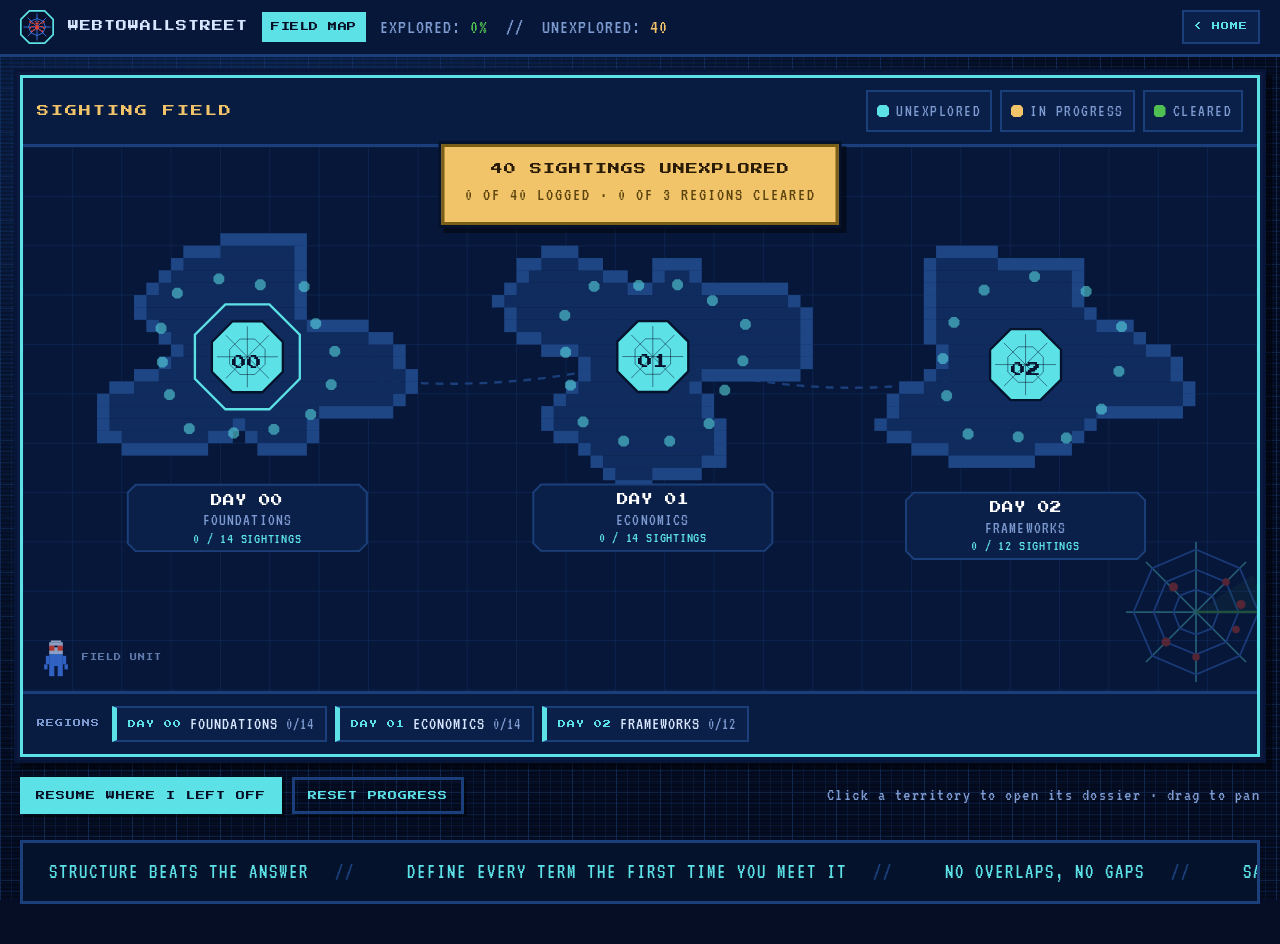
==== map.html @ f96a6d22 "Add field map, landing page, and Days 0-2 A static site with no build step, no dependencies and no f" ====
<!DOCTYPE html>
<html lang="en">
<head>
<meta charset="utf-8">
<meta name="viewport" content="width=device-width, initial-scale=1, viewport-fit=cover">
<meta name="theme-color" content="#071739">
<title>Field Map — WebToWallStreet</title>
<meta name="description" content="The WebToWallStreet field map. Every day of the consulting curriculum as a territory to explore.">
<link rel="preconnect" href="https://fonts.googleapis.com">
<link rel="preconnect" href="https://fonts.gstatic.com" crossorigin>
<link href="https://fonts.googleapis.com/css2?family=Press+Start+2P&family=VT323&family=Space+Grotesk:wght@400;500;700&display=swap" rel="stylesheet">
<link rel="stylesheet" href="assets/css/w2ws.css">
</head>
<body>

<div class="map-bg" aria-hidden="true"></div>

<div class="topbar">
  <div class="topbar-in">
    <svg class="emblem" viewBox="0 0 40 40" aria-hidden="true">
      <polygon class="e-plate" points="11,1 29,1 39,11 39,29 29,39 11,39 1,29 1,11"/>
      <polygon class="e-edge" points="11,1 29,1 39,11 39,29 29,39 11,39 1,29 1,11"/>
      <g class="e-web">
        <line x1="20" y1="20" x2="20" y2="4"/><line x1="20" y1="20" x2="31" y2="9"/>
        <line x1="20" y1="20" x2="36" y2="20"/><line x1="20" y1="20" x2="31" y2="31"/>
        <line x1="20" y1="20" x2="20" y2="36"/><line x1="20" y1="20" x2="9" y2="31"/>
        <line x1="20" y1="20" x2="4" y2="20"/><line x1="20" y1="20" x2="9" y2="9"/>
        <polygon points="20,10 27,13 30,20 27,27 20,30 13,27 10,20 13,13"/>
      </g>
      <g class="e-bug">
        <rect x="18" y="18" width="4" height="5"/><rect x="18" y="15" width="4" height="2"/>
        <rect x="17" y="13" width="2" height="1"/><rect x="21" y="13" width="2" height="1"/>
        <rect x="13" y="15" width="4" height="1"/><rect x="11" y="13" width="2" height="2"/>
        <rect x="23" y="15" width="4" height="1"/><rect x="27" y="13" width="2" height="2"/>
        <rect x="13" y="19" width="4" height="1"/><rect x="11" y="20" width="2" height="2"/>
        <rect x="23" y="19" width="4" height="1"/><rect x="27" y="20" width="2" height="2"/>
        <rect x="15" y="23" width="3" height="1"/><rect x="13" y="24" width="2" height="2"/>
        <rect x="22" y="23" width="3" height="1"/><rect x="25" y="24" width="2" height="2"/>
      </g>
    </svg>
    <span class="tb-name">WEBTOWALLSTREET</span>
    <span class="tb-badge">FIELD MAP</span>
    <span class="tb-tick" id="tick">EXPLORED: <b>0%</b></span>
    <span class="tb-spacer"></span>
    <a class="tb-link" href="index.html">&lt; HOME</a>
  </div>
</div>

<div class="mapwrap">

  <main class="stage px">

    <div class="stage-top">
      <span class="stage-title">SIGHTING FIELD</span>
      <div class="legend">
        <span class="lg new"><i></i>Unexplored</span>
        <span class="lg part"><i></i>In progress</span>
        <span class="lg done"><i></i>Cleared</span>
      </div>
    </div>

    <div class="counter" id="counter">&mdash;</div>

    <!-- the map itself, rendered by assets/js/map.js -->
    <div class="field" id="field" tabindex="0" aria-label="Field map. Drag to pan."></div>

    <div class="field-orn orn-radar" aria-hidden="true">
      <svg class="radar" viewBox="0 0 120 120">
        <g class="strand">
          <line x1="60" y1="60" x2="60" y2="4"/><line x1="60" y1="60" x2="100" y2="20"/>
          <line x1="60" y1="60" x2="116" y2="60"/><line x1="60" y1="60" x2="100" y2="100"/>
          <line x1="60" y1="60" x2="60" y2="116"/><line x1="60" y1="60" x2="20" y2="100"/>
          <line x1="60" y1="60" x2="4" y2="60"/><line x1="60" y1="60" x2="20" y2="20"/>
        </g>
        <g class="ring">
          <polygon points="60,42 73,47 78,60 73,73 60,78 47,73 42,60 47,47"/>
          <polygon points="60,26 84,36 94,60 84,84 60,94 36,84 26,60 36,36"/>
          <polygon points="60,10 95,25 110,60 95,95 60,110 25,95 10,60 25,25"/>
        </g>
        <g class="sweep"><polygon points="60,60 116,60 106,30"/><line x1="60" y1="60" x2="116" y2="60"/></g>
        <g id="radarBlips"></g>
      </svg>
    </div>

    <div class="field-orn orn-agent agent" aria-hidden="true">
      <svg viewBox="0 0 20 24">
        <g class="a-body">
          <rect x="6" y="10" width="8" height="7"/><rect x="4" y="11" width="2" height="5"/>
          <rect x="14" y="11" width="2" height="5"/><rect x="6" y="17" width="3" height="6"/>
          <rect x="11" y="17" width="3" height="6"/><rect x="3" y="16" width="2" height="3"/>
          <rect x="15" y="16" width="2" height="3"/>
        </g>
        <g class="a-head"><rect x="6" y="3" width="8" height="7"/><rect x="7" y="2" width="6" height="1"/></g>
        <g class="a-visor"><rect x="6" y="5" width="3" height="3"/><rect x="11" y="5" width="3" height="3"/></g>
        <g class="a-strap"><rect x="9" y="5" width="2" height="1"/><rect x="5" y="6" width="1" height="2"/><rect x="14" y="6" width="1" height="2"/></g>
      </svg>
      <span class="a-tag">FIELD UNIT</span>
    </div>

    <nav class="regionbar" id="regionbar" aria-label="Regions"></nav>

  </main>

  <div class="maptools">
    <button class="btn sm" type="button" id="resumeBtn">RESUME WHERE I LEFT OFF</button>
    <button class="btn sm ghost" type="button" id="resetBtn">RESET PROGRESS</button>
    <span class="note" id="persistNote">Click a territory to open its dossier &middot; drag to pan</span>
  </div>

  <div class="ticker" aria-hidden="true">
    <div class="ticker-in" id="tickerIn"></div>
  </div>

</div>

<!-- ============ dossier panel ============ -->
<div class="scrim" id="scrim"></div>

<aside class="dossier" id="dossier" role="dialog" aria-modal="true"
       aria-labelledby="dosTitle" aria-hidden="true">
  <div class="dos-head">
    <p class="dos-eyebrow" id="dosEyebrow">REGION</p>
    <h2 class="dos-title" id="dosTitle">&mdash;</h2>
    <button class="dos-close" type="button" id="dosClose" aria-label="Close dossier">&#10005;</button>
  </div>
  <div class="dos-body" id="dosBody"></div>
  <div class="dos-foot" id="dosFoot"></div>
</aside>

<div class="toast" id="toast" role="status" aria-live="polite"></div>

<script src="assets/js/curriculum.js"></script>
<script src="assets/js/progress.js"></script>
<script src="assets/js/map.js"></script>
</body>
</html>
---- assets/css/w2ws.css ----
/* ============================================================
   WebToWallStreet — shared shell
   Tokens and components per DESIGN.md. Zero border-radius, ever.
   ============================================================ */

:root{
  --void:#050E24;
  --deep:#0A1B3F;
  --panel:#0F2551;
  --panel2:#14346B;
  --grid:#1B3F7A;
  --cyan:#5CE1E6;
  --blue:#3D7BF0;
  --red:#E8412F;
  --green:#4FBF52;
  --amber:#F2C46A;
  --ink:#D8E6FF;
  --dim:#7D9BD1;
  --display:'Press Start 2P',monospace;
  --hud:'VT323',monospace;
  --body:'Space Grotesk',system-ui,sans-serif;

  /* land / sea, map only */
  --sea:#071739;
  --land:#102C5E;
  --shore:#1E4685;
}

*{box-sizing:border-box;-webkit-tap-highlight-color:rgba(92,225,230,.25)}
html{-webkit-text-size-adjust:100%;overflow-x:hidden}
body{
  margin:0;overflow-x:hidden;
  background:var(--void);
  color:var(--ink);
  font-family:var(--body);
  font-size:17px;
  line-height:1.72;
  -webkit-font-smoothing:antialiased;
}
img,svg{max-width:100%}

/* ---- grid map atmosphere ---- */
.map-bg{
  position:fixed;inset:0;z-index:0;pointer-events:none;
  background:
    linear-gradient(rgba(27,63,122,.55) 1px,transparent 1px) 0 0/44px 44px,
    linear-gradient(90deg,rgba(27,63,122,.55) 1px,transparent 1px) 0 0/44px 44px,
    linear-gradient(rgba(27,63,122,.28) 1px,transparent 1px) 0 0/11px 11px,
    linear-gradient(90deg,rgba(27,63,122,.28) 1px,transparent 1px) 0 0/11px 11px,
    radial-gradient(ellipse at 20% 0%,#0E2A5C 0%,#050E24 60%);
  opacity:.9;
}
.map-bg::after{
  content:"";position:absolute;inset:0;
  background:repeating-linear-gradient(180deg,rgba(0,0,0,.22) 0 2px,transparent 2px 4px);
  mix-blend-mode:multiply;
}
.wrap{position:relative;z-index:1;max-width:1200px;margin:0 auto;padding:0 20px 90px}

/* ---- pixel frames ---- */
.px{
  background:var(--panel);
  border:3px solid var(--cyan);
  box-shadow:
    0 0 0 3px var(--deep),
    0 0 0 6px #071539,
    6px 6px 0 6px rgba(0,0,0,.45);
}
.px-flat{
  background:var(--panel);
  border:3px solid var(--grid);
  box-shadow:4px 4px 0 0 rgba(0,0,0,.4);
}

/* ---- top bar ---- */
.topbar{
  position:sticky;top:0;z-index:60;
  background:#071739;
  border-bottom:3px solid var(--grid);
  padding:10px 20px;
}
.topbar-in{
  max-width:1440px;margin:0 auto;
  display:flex;align-items:center;gap:14px;flex-wrap:wrap;
}
.tb-name{font-family:var(--display);font-size:11px;color:var(--ink);letter-spacing:1px}
.tb-badge{
  font-family:var(--display);font-size:9px;color:var(--void);
  background:var(--cyan);padding:7px 9px;letter-spacing:.5px;
}
.tb-tick{font-family:var(--hud);font-size:20px;color:var(--dim);letter-spacing:1px}
.tb-tick b{color:var(--green);font-weight:400}
.tb-tick i{color:var(--amber);font-style:normal}
.tb-spacer{flex:1 1 auto}
.tb-link{
  font-family:var(--display);font-size:8px;letter-spacing:1px;text-decoration:none;
  color:var(--cyan);background:#0B2049;border:2px solid var(--grid);
  padding:8px 10px;transition:background .12s,border-color .12s,color .12s;
}
.tb-link:hover,.tb-link:focus-visible{background:#153B7C;border-color:var(--cyan);color:#fff;outline:none}

/* ---- emblem ---- */
.emblem{width:34px;height:34px;flex:none;display:block}
.emblem .e-plate{fill:#06122E}
.emblem .e-edge{fill:none;stroke:var(--cyan);stroke-width:2}
.emblem .e-web line,.emblem .e-web polygon{stroke:var(--blue);fill:none;stroke-width:1}
.emblem .e-bug rect{fill:var(--red)}
.emblem-lg{width:92px;height:92px;margin:0 auto 18px}
.emblem-lg .e-edge{stroke:var(--amber);stroke-width:2.2}
.emblem-lg .e-web line,.emblem-lg .e-web polygon{stroke:var(--cyan);opacity:.75}

/* ---- corner brackets ---- */
.corner{position:absolute;width:34px;height:34px;opacity:.85;pointer-events:none}
.corner svg{display:block;width:100%;height:100%}
.corner path{stroke:var(--cyan);fill:none;stroke-width:1.6}
.corner.tl{top:-3px;left:-3px}
.corner.tr{top:-3px;right:-3px;transform:scaleX(-1)}
.corner.bl{bottom:-3px;left:-3px;transform:scaleY(-1)}
.corner.br{bottom:-3px;right:-3px;transform:scale(-1)}

/* ---- web furniture ---- */
.webcorner{position:absolute;width:78px;height:78px;pointer-events:none;opacity:.5}
.webcorner path{stroke:var(--grid);fill:none;stroke-width:1.3}
.wc-tl{top:0;left:0}
.wc-br{bottom:0;right:0;transform:scale(-1)}

.radar{width:190px;height:190px;opacity:.34;pointer-events:none}
.radar .strand{stroke:var(--cyan);fill:none;stroke-width:1.4}
.radar .ring{stroke:var(--blue);fill:none;stroke-width:1.4}
.radar .blip{fill:var(--red);animation:pulse 2.2s steps(2,end) infinite}
.radar .blip:nth-of-type(2){animation-delay:1.1s}
.radar .blip.done{fill:var(--green)}
.radar .sweep{transform-origin:60px 60px;animation:sweep 5.5s steps(16,end) infinite}
.radar .sweep line{stroke:var(--green);stroke-width:2}
.radar .sweep polygon{fill:var(--green);opacity:.16}
@keyframes sweep{from{transform:rotate(0deg)}to{transform:rotate(360deg)}}
@keyframes pulse{0%,49%{opacity:1}50%,100%{opacity:.25}}

.agent{display:flex;align-items:center;gap:9px;opacity:.75;pointer-events:none}
.agent svg{width:34px;height:41px;display:block}
.agent .a-body rect{fill:var(--blue)}
.agent .a-head rect{fill:#B9CCF0}
.agent .a-visor rect{fill:var(--red)}
.agent .a-strap rect{fill:#06122E}
.agent .a-tag{font-family:var(--display);font-size:7px;color:var(--dim);letter-spacing:1px}

.strandline{display:block;width:100%;height:26px;margin:48px 0 0;opacity:.5}
.strandline path{stroke:var(--grid);fill:none;stroke-width:2}
.strandline circle{fill:var(--blue)}

/* ---- buttons ---- */
.btn{
  display:inline-block;font-family:var(--display);font-size:12px;letter-spacing:1px;
  text-decoration:none;text-align:center;cursor:pointer;
  color:var(--void);background:var(--cyan);
  border:3px solid var(--cyan);padding:16px 22px;
  box-shadow:0 0 0 3px var(--deep),6px 6px 0 3px rgba(0,0,0,.5);
  transition:transform .12s steps(2),background .12s,box-shadow .12s;
}
.btn:hover,.btn:focus-visible{
  background:#8CF3F7;border-color:#8CF3F7;transform:translate(-3px,-3px);
  box-shadow:0 0 0 3px var(--deep),9px 9px 0 3px rgba(0,0,0,.5);outline:none;
}
.btn:active{transform:translate(0,0);box-shadow:0 0 0 3px var(--deep),3px 3px 0 3px rgba(0,0,0,.5)}
.btn.ghost{
  color:var(--cyan);background:transparent;border-color:var(--grid);
  box-shadow:4px 4px 0 0 rgba(0,0,0,.4);
}
.btn.ghost:hover,.btn.ghost:focus-visible{background:#153B7C;border-color:var(--cyan);color:#fff}
.btn.sm{font-size:9px;padding:11px 13px;box-shadow:3px 3px 0 0 rgba(0,0,0,.4)}
.btn.sm:hover,.btn.sm:focus-visible{transform:translate(-2px,-2px);box-shadow:5px 5px 0 0 rgba(0,0,0,.4)}

/* ---- ticker ---- */
.ticker{
  position:relative;overflow:hidden;
  background:#04122C;border:3px solid var(--grid);
  padding:11px 0;margin-top:26px;
}
.ticker-in{display:flex;width:max-content;animation:crawl 42s linear infinite}
.ticker-in span{
  font-family:var(--hud);font-size:21px;letter-spacing:2px;text-transform:uppercase;
  color:var(--cyan);padding:0 26px;white-space:nowrap;
}
.ticker-in span::after{content:"//";color:var(--grid);margin-left:26px}
@keyframes crawl{from{transform:translateX(0)}to{transform:translateX(-50%)}}

/* ============================================================
   LANDING
   ============================================================ */
.land{
  position:relative;z-index:1;
  min-height:calc(100vh - 60px);
  display:flex;flex-direction:column;justify-content:center;
  max-width:1000px;margin:0 auto;padding:56px 20px 40px;
}
.land .plate{position:relative;padding:38px 34px 34px;text-align:center}
.land .eyebrow{
  font-family:var(--hud);font-size:21px;letter-spacing:3px;text-transform:uppercase;
  color:var(--dim);margin:0 0 14px;
}
.land h1{
  font-family:var(--display);
  font-size:clamp(19px,4.6vw,42px);
  line-height:1.45;margin:0;color:#fff;
  text-shadow:0 3px 0 var(--blue),0 6px 0 rgba(0,0,0,.5);
  letter-spacing:1px;
}
.land h1 em{color:var(--amber);font-style:normal}
.land .sub{
  font-family:var(--hud);font-size:25px;color:var(--cyan);
  letter-spacing:2px;margin:20px 0 0;text-transform:uppercase;
}
.land .lede{max-width:640px;margin:24px auto 0;color:var(--dim);font-size:17px}
.land .lede b{color:var(--ink);font-weight:500}
.land .cta{margin:34px 0 0;display:flex;gap:14px;justify-content:center;flex-wrap:wrap}
.land .stats{
  margin:34px auto 0;display:flex;gap:10px;justify-content:center;flex-wrap:wrap;
}
.stat{
  background:#0B2049;border:2px solid var(--grid);padding:11px 15px;min-width:118px;
}
.stat b{
  display:block;font-family:var(--display);font-size:17px;color:var(--amber);
  line-height:1.5;
}
.stat span{
  display:block;font-family:var(--hud);font-size:17px;letter-spacing:1.5px;
  text-transform:uppercase;color:var(--dim);
}
.land .foot{
  margin:38px 0 0;text-align:center;
  font-family:var(--hud);font-size:18px;letter-spacing:1.5px;color:var(--dim);
}
.land-orn{
  display:flex;align-items:flex-end;justify-content:space-between;margin-top:8px;
}

/* ============================================================
   FIELD MAP
   ============================================================ */
.mapwrap{position:relative;z-index:1;max-width:1440px;margin:0 auto;padding:18px 20px 40px}

.stage{position:relative;padding:0;overflow:hidden}
.stage-top{
  display:flex;align-items:center;gap:12px;flex-wrap:wrap;
  padding:12px 14px;border-bottom:3px solid var(--grid);background:#081B40;
}
.stage-title{
  font-family:var(--display);font-size:12px;letter-spacing:2px;color:var(--amber);
}
.legend{display:flex;gap:8px;flex-wrap:wrap;margin-left:auto}
.lg{
  display:flex;align-items:center;gap:7px;
  font-family:var(--hud);font-size:17px;letter-spacing:1.5px;text-transform:uppercase;
  color:var(--dim);background:#0B2049;border:2px solid var(--grid);padding:4px 9px;
}
.lg i{
  width:12px;height:12px;flex:none;display:block;
  clip-path:polygon(22% 0,78% 0,100% 22%,100% 78%,78% 100%,22% 100%,0 78%,0 22%);
}
.lg.new i{background:var(--cyan)}
.lg.part i{background:var(--amber)}
.lg.done i{background:var(--green)}

/* the scrollable field */
.field{
  position:relative;background:var(--sea);
  overflow:auto;
  -webkit-overflow-scrolling:touch;
  cursor:grab;
}
.field.dragging{cursor:grabbing}
.field svg.mapsvg{display:block;width:100%;min-width:880px;height:auto}

/* counter plaque, over the field */
.counter{
  position:absolute;top:66px;left:50%;transform:translateX(-50%);
  z-index:5;pointer-events:none;
  background:var(--amber);color:#2A1B04;
  border:3px solid #7A5E17;
  box-shadow:0 0 0 3px #04122C,5px 5px 0 3px rgba(0,0,0,.45);
  padding:12px 20px;text-align:center;
  font-family:var(--display);font-size:12px;line-height:1.7;letter-spacing:1px;
  max-width:min(92%,420px);
}
.counter small{
  display:block;font-family:var(--hud);font-size:18px;letter-spacing:2px;
  text-transform:uppercase;color:#5A430D;
}

/* field furniture */
/* both sit clear of the region strip along the bottom of the stage */
.field-orn{position:absolute;pointer-events:none;z-index:4}
.orn-radar{right:-14px;bottom:58px}
.orn-radar .radar{width:150px;height:150px}
.orn-agent{left:16px;bottom:76px}

/* region index strip */
.regionbar{
  display:flex;gap:8px;flex-wrap:wrap;align-items:center;
  padding:12px 14px;border-top:3px solid var(--grid);background:#081B40;
}
.regionbar .rb-lab{
  font-family:var(--display);font-size:8px;letter-spacing:1px;color:var(--dim);
  margin-right:4px;
}
.rchip{
  display:flex;align-items:center;gap:8px;cursor:pointer;
  background:#0B2049;border:2px solid var(--grid);padding:7px 11px;
  font-family:var(--hud);font-size:18px;letter-spacing:1px;color:var(--ink);
  transition:background .12s,border-color .12s,transform .12s steps(2);
}
.rchip b{font-family:var(--display);font-size:8px;color:var(--cyan);font-weight:400}
.rchip u{
  text-decoration:none;font-family:var(--hud);font-size:16px;color:var(--dim);
  letter-spacing:1px;
}
.rchip:hover,.rchip:focus-visible{background:#153B7C;border-color:var(--cyan);outline:none;transform:translate(-2px,-2px)}
.rchip.s-part{border-left:5px solid var(--amber)}
.rchip.s-done{border-left:5px solid var(--green)}
.rchip.s-new{border-left:5px solid var(--cyan)}

/* map controls under the stage */
.maptools{
  display:flex;gap:10px;align-items:center;flex-wrap:wrap;margin-top:20px;
}
.maptools .note{
  font-family:var(--hud);font-size:18px;letter-spacing:1.5px;color:var(--dim);
  margin-left:auto;
}

/* ---- SVG map internals ---- */
.mapsvg .sea-grid line{stroke:rgba(27,63,122,.42);stroke-width:1}
.mapsvg .isl-land{fill:var(--land)}
.mapsvg .isl-shore{fill:var(--shore)}
.mapsvg .route{
  stroke:var(--grid);stroke-width:3;fill:none;
  stroke-dasharray:10 9;
}
.mapsvg .route-node{fill:var(--grid)}

.mapsvg .terr{cursor:pointer}
.mapsvg .terr:focus{outline:none}
.mapsvg .terr .halo{fill:none;stroke:var(--cyan);stroke-width:2;opacity:0}
.mapsvg .terr:hover .halo,.mapsvg .terr:focus-visible .halo{opacity:.9}
.mapsvg .terr:focus-visible .halo{stroke:#fff;stroke-width:3;opacity:1}

.mapsvg .pin-body{fill:var(--cyan);stroke:#04122C;stroke-width:3}
.mapsvg .pin-num{
  font-family:var(--display);font-size:19px;fill:#06122E;
  text-anchor:middle;dominant-baseline:central;
}
.mapsvg .s-part .pin-body{fill:var(--amber)}
.mapsvg .s-done .pin-body{fill:var(--green)}

.mapsvg .pin-web line,.mapsvg .pin-web polygon{stroke:#06122E;fill:none;stroke-width:1.2;opacity:.55}

.mapsvg .plate-bg{fill:#0B2049;stroke:var(--grid);stroke-width:2.5}
.mapsvg .s-done .plate-bg{stroke:var(--green)}
.mapsvg .s-part .plate-bg{stroke:var(--amber)}
.mapsvg .terr:hover .plate-bg,.mapsvg .terr:focus-visible .plate-bg{fill:#153B7C;stroke:var(--cyan)}
.mapsvg .plate-day{
  font-family:var(--display);font-size:15px;fill:#fff;text-anchor:middle;
}
.mapsvg .plate-sub{
  font-family:var(--hud);font-size:22px;fill:var(--dim);text-anchor:middle;letter-spacing:1.5px;
}
.mapsvg .plate-cnt{
  font-family:var(--hud);font-size:20px;fill:var(--cyan);text-anchor:middle;letter-spacing:1px;
}
.mapsvg .s-done .plate-cnt{fill:var(--green)}
.mapsvg .s-part .plate-cnt{fill:var(--amber)}

.mapsvg .blip-c{fill:var(--cyan);opacity:.55}
.mapsvg .blip-c.on{fill:var(--green);opacity:1}
.mapsvg .blip-ring{fill:none;stroke:var(--grid);stroke-width:1.5;opacity:.5}

.mapsvg .flag polygon{fill:var(--green)}
.mapsvg .flag rect{fill:#04122C}

/* pulsing ring on the region you are furthest into */
.mapsvg .here{
  fill:none;stroke:var(--cyan);stroke-width:3;
  animation:hereglow 1.8s steps(2,end) infinite;
}
@keyframes hereglow{0%,49%{opacity:.85}50%,100%{opacity:.2}}

/* ============================================================
   DOSSIER PANEL
   ============================================================ */
.scrim{
  position:fixed;inset:0;z-index:80;background:rgba(3,9,24,.72);
  opacity:0;visibility:hidden;transition:opacity .18s;
}
.scrim.open{opacity:1;visibility:visible}

.dossier{
  position:fixed;top:0;right:0;bottom:0;z-index:90;
  width:min(460px,100%);
  background:var(--panel);border-left:3px solid var(--cyan);
  display:flex;flex-direction:column;
  transform:translateX(100%);
  transition:transform .22s steps(4,end);
  visibility:hidden;
}
.dossier.open{transform:translateX(0);visibility:visible}

.dos-head{
  padding:16px 18px;background:#081B40;border-bottom:3px solid var(--grid);
  position:relative;flex:none;
}
.dos-eyebrow{
  font-family:var(--hud);font-size:19px;letter-spacing:2.5px;text-transform:uppercase;
  color:var(--dim);margin:0 0 6px;
}
.dos-title{
  font-family:var(--display);font-size:14px;line-height:1.6;color:#fff;margin:0;
  letter-spacing:.5px;padding-right:44px;
}
.dos-close{
  position:absolute;top:14px;right:14px;
  width:34px;height:34px;flex:none;cursor:pointer;
  background:#0B2049;border:2px solid var(--grid);color:var(--cyan);
  font-family:var(--display);font-size:11px;line-height:1;
  display:grid;place-items:center;
}
.dos-close:hover,.dos-close:focus-visible{background:var(--red);border-color:var(--red);color:#fff;outline:none}

.dos-body{flex:1 1 auto;overflow-y:auto;padding:18px}
.dos-lede{margin:0 0 18px;color:var(--dim);font-size:16px}

.bar{
  height:20px;background:#04122C;border:2px solid var(--grid);
  position:relative;overflow:hidden;margin:0 0 8px;
}
.bar i{
  display:block;height:100%;width:0;background:var(--green);
  transition:width .2s steps(6,end);
}
.bar.part i{background:var(--amber)}
.bar-lab{
  font-family:var(--hud);font-size:19px;letter-spacing:1.5px;text-transform:uppercase;
  color:var(--dim);margin:0 0 18px;
}
.bar-lab b{color:var(--ink);font-weight:400}

.dos-actions{display:flex;gap:9px;flex-wrap:wrap;margin:0 0 20px}

.dos-h{
  font-family:var(--display);font-size:9px;letter-spacing:1.5px;color:var(--amber);
  margin:0 0 10px;
}
.slist{list-style:none;margin:0;padding:0;display:flex;flex-direction:column;gap:6px}
.srow{
  display:flex;align-items:flex-start;gap:10px;
  background:#0B2049;border:2px solid var(--grid);padding:9px 10px;
}
.srow.on{border-color:var(--green);background:#0C2A3C}
.stog{
  flex:none;width:26px;height:26px;margin-top:1px;cursor:pointer;
  background:#04122C;border:2px solid var(--grid);color:var(--green);
  font-family:var(--display);font-size:10px;line-height:1;
  display:grid;place-items:center;
}
.stog:hover,.stog:focus-visible{border-color:var(--cyan);outline:none}
.srow.on .stog{background:var(--green);border-color:var(--green);color:#04122C}
.s-txt{flex:1 1 auto;min-width:0}
.s-no{
  font-family:var(--display);font-size:7px;color:var(--dim);letter-spacing:1px;
  display:block;margin-bottom:2px;
}
.s-t{font-family:var(--body);font-weight:700;font-size:14.5px;line-height:1.35;display:block}
.s-s{font-family:var(--hud);font-size:17px;color:var(--dim);line-height:1.25;display:block}
.s-go{
  flex:none;align-self:center;text-decoration:none;
  font-family:var(--display);font-size:9px;color:var(--cyan);
  background:#04122C;border:2px solid var(--grid);padding:7px 8px;line-height:1;
}
.s-go:hover,.s-go:focus-visible{background:var(--cyan);color:#04122C;border-color:var(--cyan);outline:none}

.dos-foot{
  flex:none;padding:14px 18px;background:#081B40;border-top:3px solid var(--grid);
  display:flex;gap:9px;flex-wrap:wrap;
}

/* ---- toast ---- */
.toast{
  position:fixed;left:50%;bottom:26px;transform:translate(-50%,20px);
  z-index:120;pointer-events:none;
  background:var(--green);color:#04122C;border:3px solid #2A7A2C;
  box-shadow:4px 4px 0 3px rgba(0,0,0,.5);
  padding:12px 18px;font-family:var(--display);font-size:10px;letter-spacing:1px;
  opacity:0;transition:opacity .18s,transform .18s;
}
.toast.show{opacity:1;transform:translate(-50%,0)}

/* ============================================================
   RESPONSIVE
   ============================================================ */
@media(max-width:1100px){
  .counter{top:56px;font-size:11px;padding:10px 16px}
}
@media(max-width:900px){
  .field-orn.orn-agent{display:none}
  .radar{width:150px;height:150px}
  .land{min-height:auto;padding-top:40px}
  .land-orn{display:none}
}
@media(max-width:760px){
  .legend{margin-left:0;width:100%}
  .stage-top{gap:9px}
}
@media(max-width:700px){
  .field-orn.orn-radar{display:none}
}
@media(max-width:640px){
  body{font-size:16px;line-height:1.68}
  .wrap,.mapwrap{padding-left:12px;padding-right:12px}
  .topbar{padding:9px 12px}
  .tb-tick{font-size:18px}
  .land .plate{padding:26px 18px 24px}
  .land .sub{font-size:21px}
  .btn{font-size:10px;padding:15px 16px;width:100%}
  .land .cta{flex-direction:column}
  .counter{
    position:static;transform:none;max-width:none;margin:0;
    border-left:0;border-right:0;box-shadow:none;font-size:10px;
  }
  .field svg.mapsvg{min-width:760px}
  .webcorner{width:52px;height:52px;opacity:.35}
  .dossier{width:100%;border-left:0;border-top:3px solid var(--cyan)}
  .dos-title{font-size:12px}

  /* 44px touch floor — DESIGN.md §7. Anything tappable clears a fingertip. */
  .stog{width:44px;height:44px;font-size:12px}
  .dos-close{width:44px;height:44px}
  .s-go{min-height:44px;display:flex;align-items:center;padding:0 12px}
  .btn.sm{min-height:44px;padding:13px 14px}
  .tb-link{min-height:44px;display:inline-flex;align-items:center}
  .rchip{min-height:44px}
  .srow{padding:10px}

  /* hover transforms are meaningless on touch and leave states stuck */
  .btn:hover,.btn:focus-visible,
  .btn.sm:hover,.btn.sm:focus-visible,
  .rchip:hover,.rchip:focus-visible{transform:none}
  .btn:active{transform:translate(2px,2px)}
}
@media(max-width:380px){
  .stat{min-width:0;flex:1 1 44%}
  .stage-title{font-size:10px}
  .land h1{line-height:1.55}
}

/* ---- accessibility ---- */
:focus-visible{outline:3px solid var(--cyan);outline-offset:2px}
.sr{
  position:absolute;width:1px;height:1px;padding:0;margin:-1px;
  overflow:hidden;clip:rect(0 0 0 0);white-space:nowrap;border:0;
}
@media (prefers-reduced-motion: reduce){
  *,*::before,*::after{
    animation-duration:.001ms !important;
    animation-iteration-count:1 !important;
    transition-duration:.001ms !important;
    scroll-behavior:auto !important;
  }
  .ticker-in{animation:none}
}
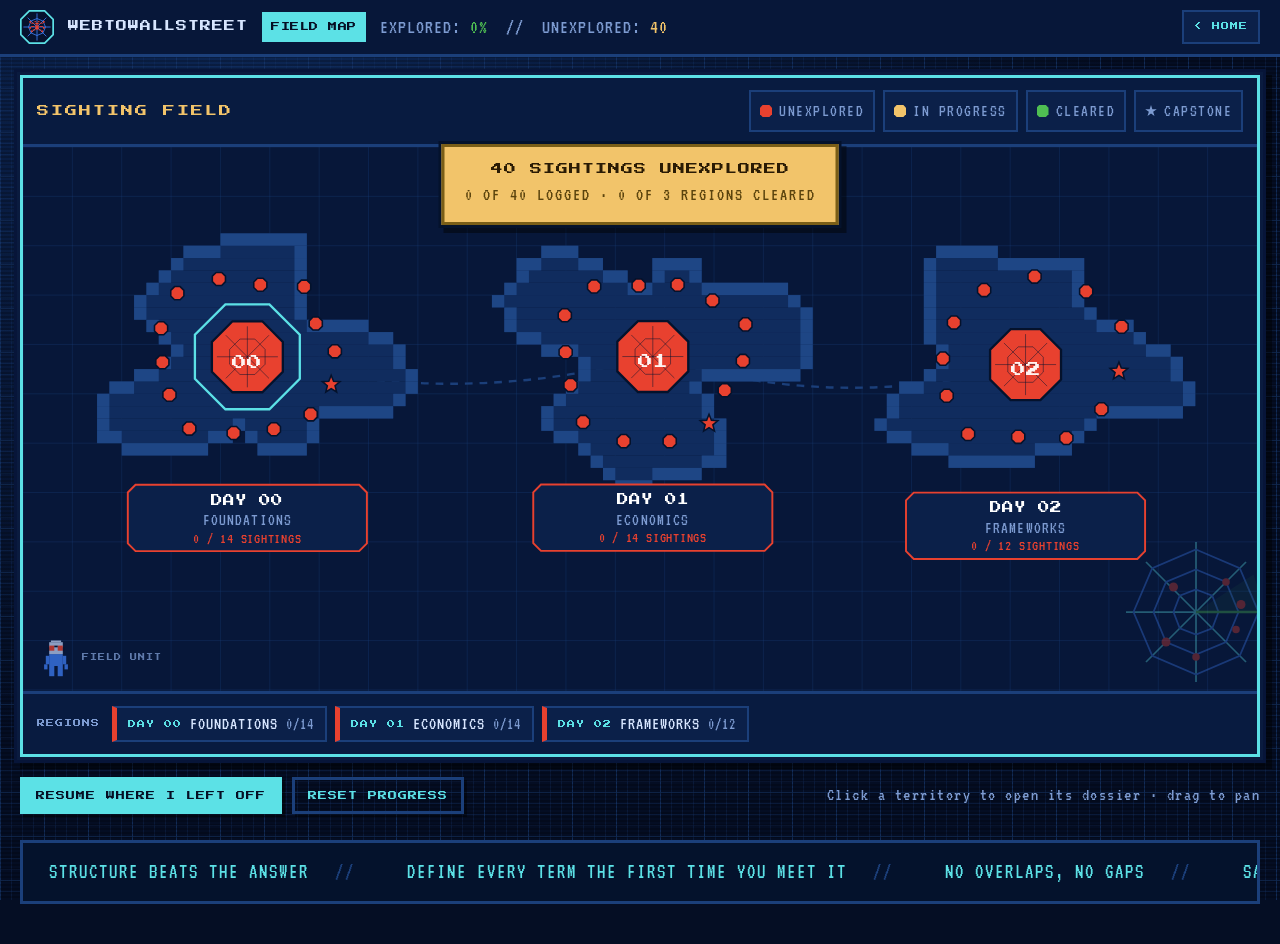
==== commit 9af99055: "Recolour the map so state reads at a glance Markers now run red (outstanding) to amber (in progress)" ====
--- a/map.html
+++ b/map.html
@@ -56,6 +56,7 @@
         <span class="lg new"><i></i>Unexplored</span>
         <span class="lg part"><i></i>In progress</span>
         <span class="lg done"><i></i>Cleared</span>
+        <span class="lg star"><i></i>Capstone</span>
       </div>
     </div>
 
--- a/assets/css/w2ws.css
+++ b/assets/css/w2ws.css
@@ -258,9 +258,13 @@
   width:12px;height:12px;flex:none;display:block;
   clip-path:polygon(22% 0,78% 0,100% 22%,100% 78%,78% 100%,22% 100%,0 78%,0 22%);
 }
-.lg.new i{background:var(--cyan)}
+.lg.new i{background:var(--red)}
 .lg.part i{background:var(--amber)}
 .lg.done i{background:var(--green)}
+.lg.star i{
+  background:var(--dim);
+  clip-path:polygon(50% 0,61% 35%,98% 35%,68% 57%,79% 91%,50% 70%,21% 91%,32% 57%,2% 35%,39% 35%);
+}
 
 /* the scrollable field */
 .field{
@@ -318,7 +322,7 @@
 .rchip:hover,.rchip:focus-visible{background:#153B7C;border-color:var(--cyan);outline:none;transform:translate(-2px,-2px)}
 .rchip.s-part{border-left:5px solid var(--amber)}
 .rchip.s-done{border-left:5px solid var(--green)}
-.rchip.s-new{border-left:5px solid var(--cyan)}
+.rchip.s-new{border-left:5px solid var(--red)}
 
 /* map controls under the stage */
 .maptools{
@@ -345,17 +349,23 @@
 .mapsvg .terr:hover .halo,.mapsvg .terr:focus-visible .halo{opacity:.9}
 .mapsvg .terr:focus-visible .halo{stroke:#fff;stroke-width:3;opacity:1}
 
-.mapsvg .pin-body{fill:var(--cyan);stroke:#04122C;stroke-width:3}
+/* Colour is progress, never variety (DESIGN.md §2).
+   red = outstanding · amber = in progress · green = cleared.
+   Cyan is reserved for chrome — frames, routes, labels — so it never
+   competes with a state colour. */
+.mapsvg .pin-body{fill:var(--red);stroke:#04122C;stroke-width:3}
 .mapsvg .pin-num{
-  font-family:var(--display);font-size:19px;fill:#06122E;
+  font-family:var(--display);font-size:19px;fill:#FFF3F1;
   text-anchor:middle;dominant-baseline:central;
 }
 .mapsvg .s-part .pin-body{fill:var(--amber)}
+.mapsvg .s-part .pin-num{fill:#2A1B04}
 .mapsvg .s-done .pin-body{fill:var(--green)}
+.mapsvg .s-done .pin-num{fill:#06210A}
 
 .mapsvg .pin-web line,.mapsvg .pin-web polygon{stroke:#06122E;fill:none;stroke-width:1.2;opacity:.55}
 
-.mapsvg .plate-bg{fill:#0B2049;stroke:var(--grid);stroke-width:2.5}
+.mapsvg .plate-bg{fill:#0B2049;stroke:var(--red);stroke-width:2.5}
 .mapsvg .s-done .plate-bg{stroke:var(--green)}
 .mapsvg .s-part .plate-bg{stroke:var(--amber)}
 .mapsvg .terr:hover .plate-bg,.mapsvg .terr:focus-visible .plate-bg{fill:#153B7C;stroke:var(--cyan)}
@@ -366,13 +376,19 @@
   font-family:var(--hud);font-size:22px;fill:var(--dim);text-anchor:middle;letter-spacing:1.5px;
 }
 .mapsvg .plate-cnt{
-  font-family:var(--hud);font-size:20px;fill:var(--cyan);text-anchor:middle;letter-spacing:1px;
+  font-family:var(--hud);font-size:20px;fill:var(--red);text-anchor:middle;letter-spacing:1px;
 }
 .mapsvg .s-done .plate-cnt{fill:var(--green)}
 .mapsvg .s-part .plate-cnt{fill:var(--amber)}
 
-.mapsvg .blip-c{fill:var(--cyan);opacity:.55}
-.mapsvg .blip-c.on{fill:var(--green);opacity:1}
+/* Concept markers. Shape carries KIND, colour carries STATE:
+   an octagon is an ordinary sighting, a star is the region's capstone.
+   The dark stroke is what makes them read against the land, the way
+   the reference's markers do. */
+.mapsvg .blip-c{fill:var(--red);stroke:#04122C;stroke-width:2}
+.mapsvg .blip-c.on{fill:var(--green)}
+.mapsvg .blip-star{fill:var(--red);stroke:#04122C;stroke-width:2}
+.mapsvg .blip-star.on{fill:var(--green)}
 .mapsvg .blip-ring{fill:none;stroke:var(--grid);stroke-width:1.5;opacity:.5}
 
 .mapsvg .flag polygon{fill:var(--green)}
